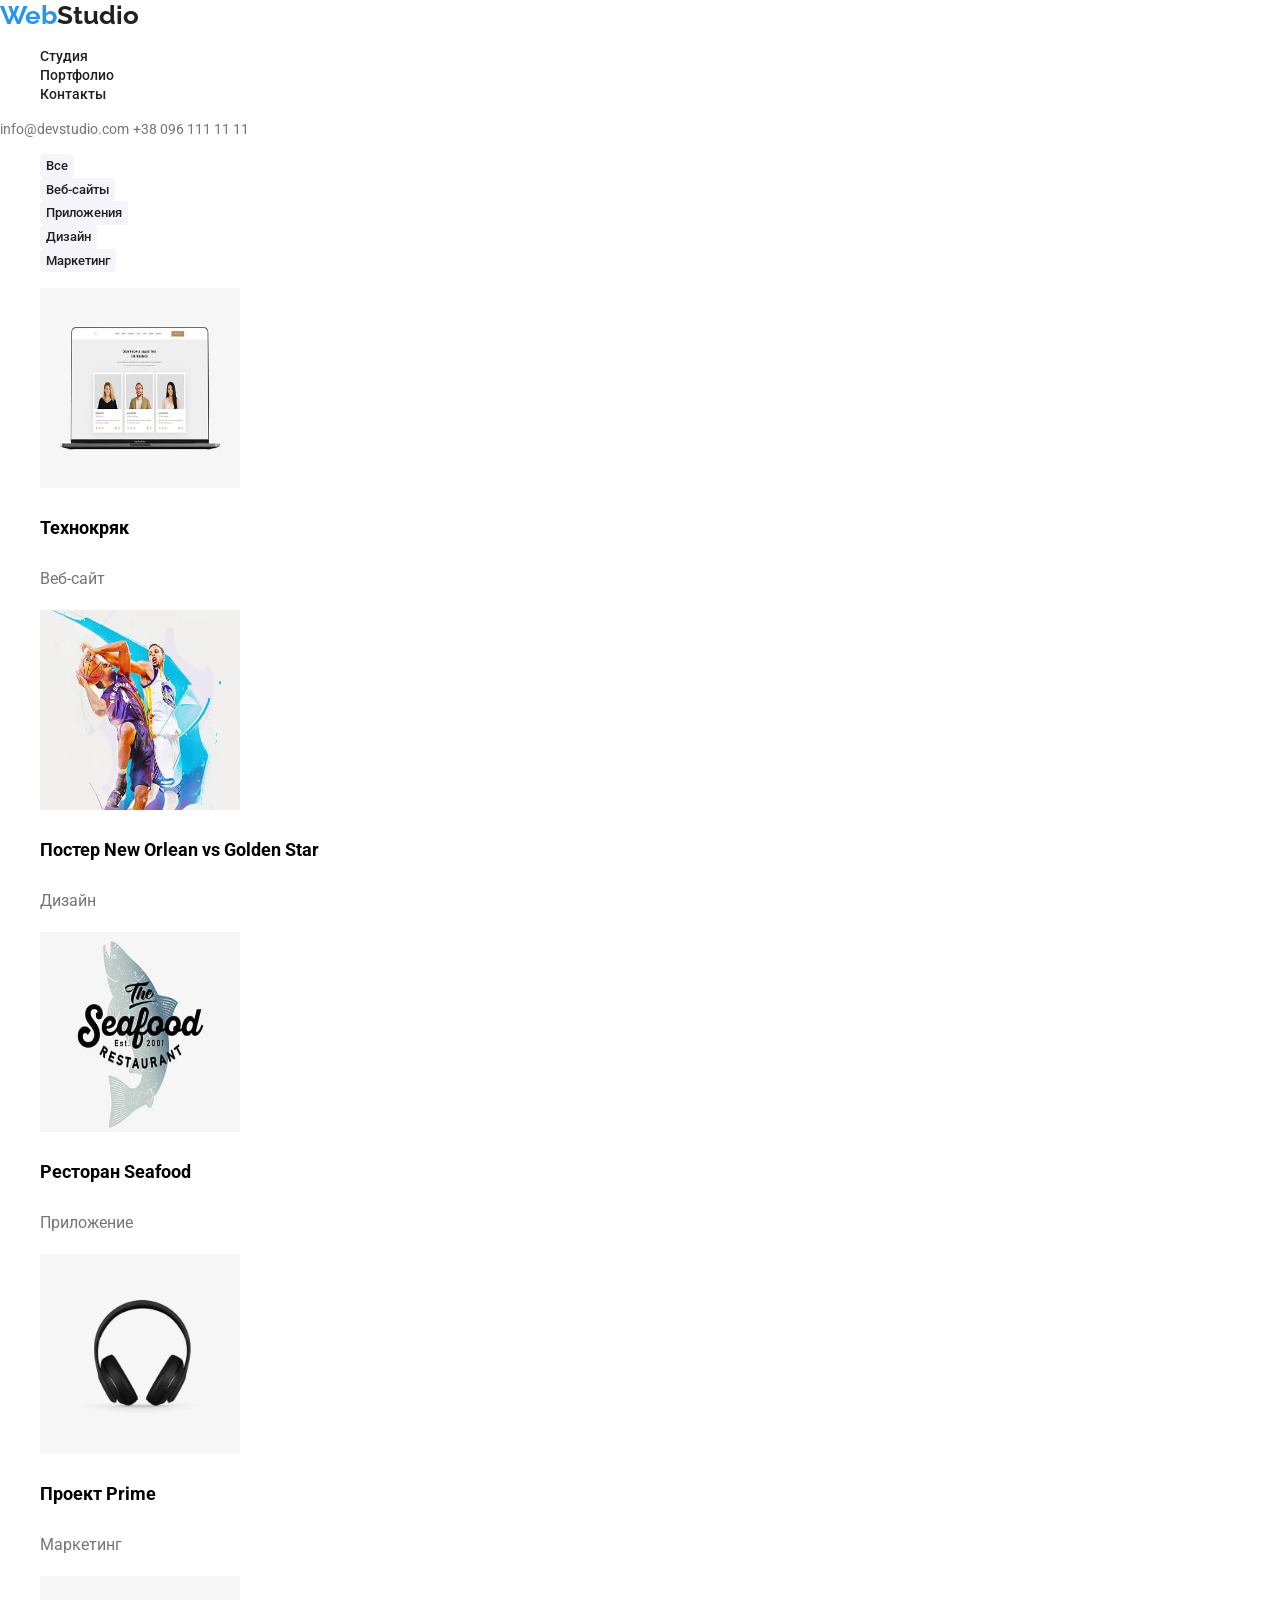
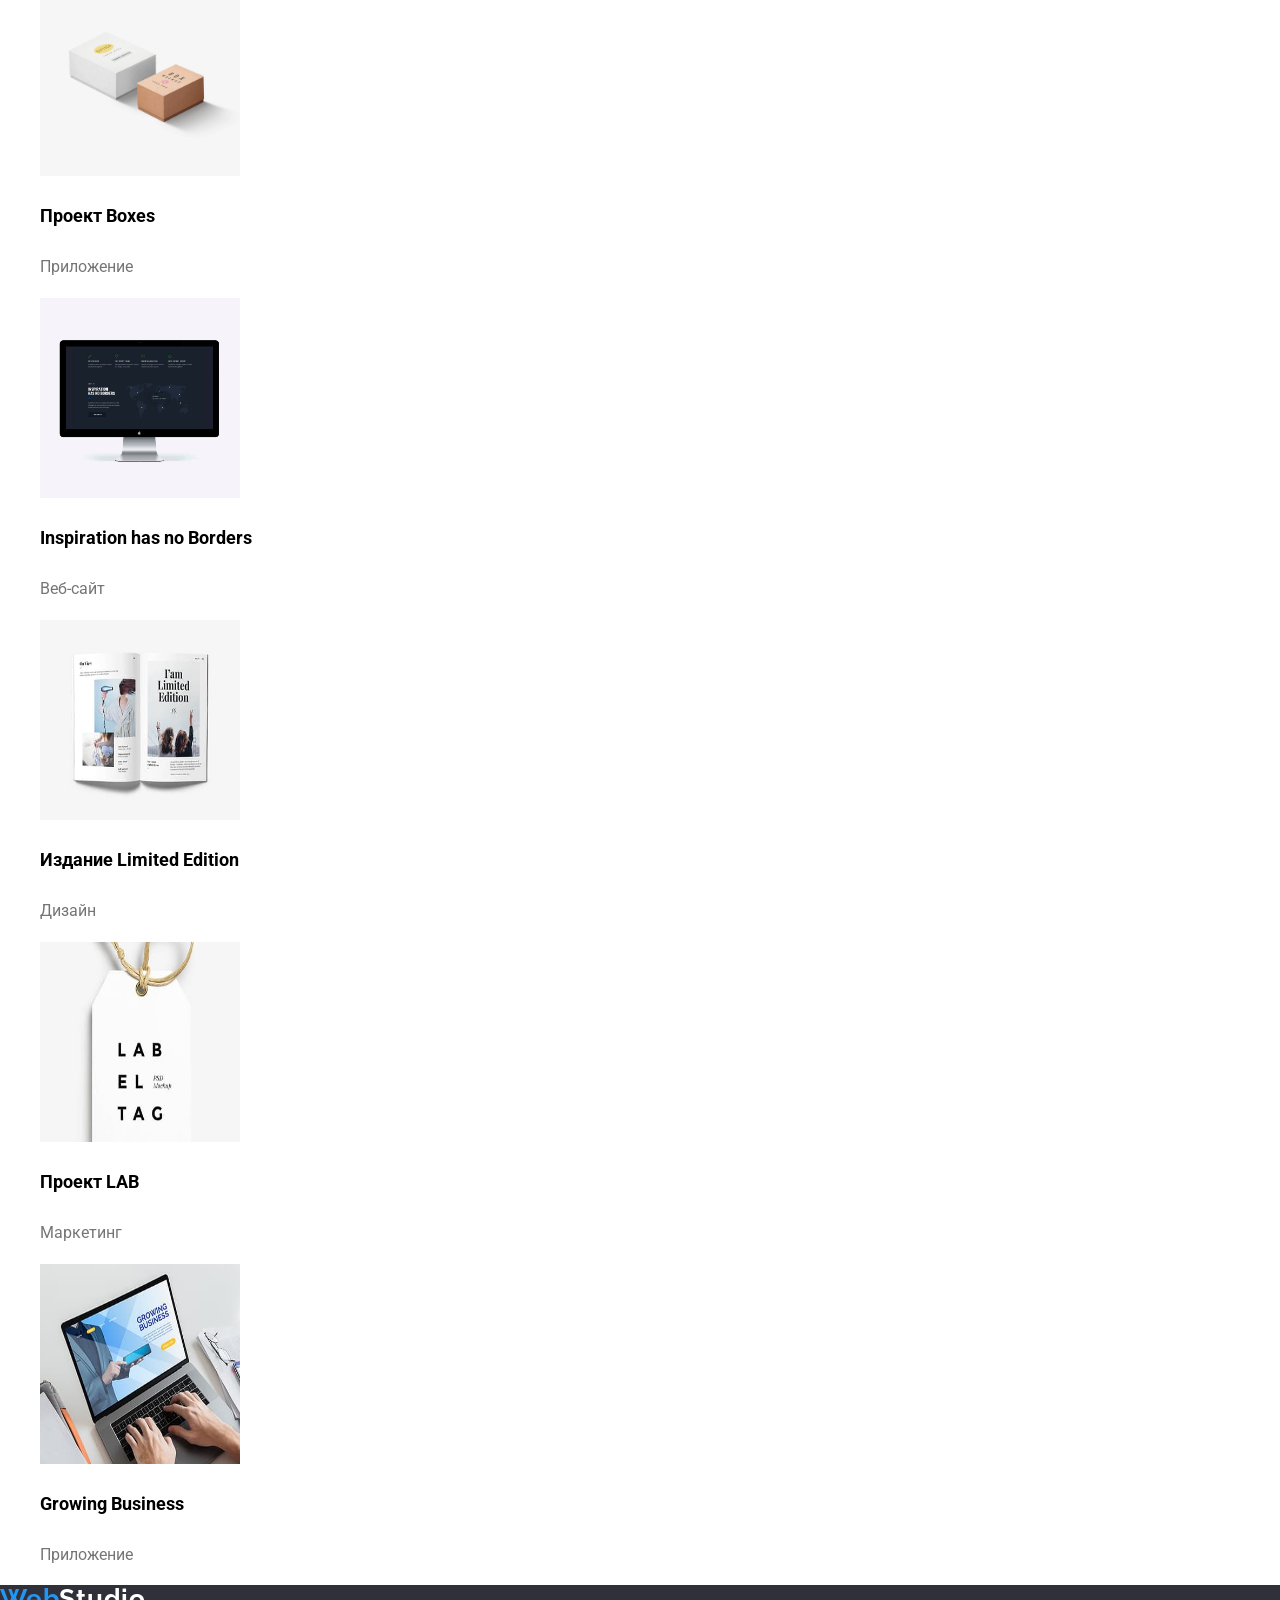
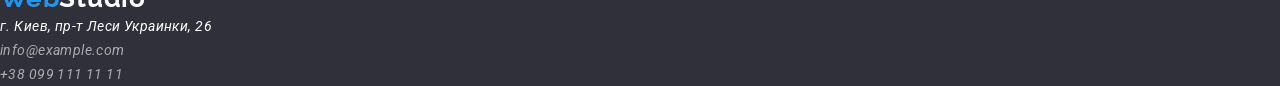
==== portfolio.html @ 479542cf "1" ====
<!doctype html>
<html lang="ru">
  <head>
    <meta charset="utf-8" />
    <title>WebStudio</title>
    <link rel="stylesheet" href="css/style.css" />
    <link rel="stylesheet" href="css/style.css" />
    <link rel="preconnect" href="https://fonts.googleapis.com" />
    <link rel="preconnect" href="https://fonts.gstatic.com" crossorigin />
    <link
      href="https://fonts.googleapis.com/css2?family=Roboto:ital,wght@0,100..900;1,100..900&display=swap"
      rel="stylesheet"
    />
    <link rel="preconnect" href="https://fonts.googleapis.com" />
    <link rel="preconnect" href="https://fonts.gstatic.com" crossorigin />
    <link
      href="https://fonts.googleapis.com/css2?family=Raleway:ital,wght@0,100..900;1,100..900&display=swap"
      rel="stylesheet"
    />
  </head>

  <body>
    <!--Верхняя линия-->
    <header>
      <a href="index.html" class="logo">
        <span class="logo-web">Web</span>Studio
      </a>
      <nav>
        <ul class="navigation">
          <li><a href="index.html" class="nav-link">Студия</a></li>
          <li><a href="portfolio.html" class="nav-link">Портфолио</a></li>
          <li><a href="" class="nav-link">Контакты</a></li>
        </ul>
      </nav>

      <div>
        <a href="mailto:info@devstudio.com" class="contact"
          >info@devstudio.com</a
        >
        <a href="tel:+380961111111" class="contact">+38 096 111 11 11</a>
      </div>
    </header>

    <main>
      <section>
        <!--Кнопки-->
        <ul class="filters-list">
          <li><button type="button" class="button">Все</button></li>
          <li><button type="button" class="button">Веб-сайты</button></li>
          <li><button type="button" class="button">Приложения</button></li>
          <li><button type="button" class="button">Дизайн</button></li>
          <li><button type="button" class="button">Маркeтинг</button></li>
        </ul>
      </section>

      <section>
        <!--Сетка с проектами, во вкладке "все"-->
        <ul class="portfolio-project-list">
          <!--Проект 1-->
          <li>
            <img
              src="images/portfolio1.jpg"
              alt="ноут/фото, портфолио1"
              height="200"
              width="200"
            />
            <h3 class="portfolio-title-h3">Технокряк</h3>
            <p class="text-portfolio">Веб-сайт</p>
          </li>
          <!--Проект 2-->
          <li>
            <img
              src="images/portfolio2.jpg"
              alt="постер/баскет, портфоило2"
              height="200"
              width="200"
            />
            <h3 class="portfolio-title-h3">Постер New Orlean vs Golden Star</h3>
            <p class="text-portfolio">Дизайн</p>
          </li>
          <!--Проект 3-->
          <li>
            <img
              src="images/portfolio3.jpg"
              alt="лого/ресторан, портфолио3"
              height="200"
              width="200"
            />
            <h3 class="portfolio-title-h3">Ресторан Seafood</h3>
            <p class="text-portfolio">Приложение</p>
          </li>
          <!--Проект 4-->
          <li>
            <img
              src="images/portfolio4.jpg"
              alt="наушники, портфоило4"
              height="200"
              width="200"
            />
            <h3 class="portfolio-title-h3">Проект Prime</h3>
            <p class="text-portfolio">Маркетинг</p>
          </li>
          <!--Проект 5-->
          <li>
            <img
              src="images/portfolio5.jpg"
              alt="коробки, портфолто5"
              height="200"
              width="200"
            />
            <h3 class="portfolio-title-h3">Проект Boxes</h3>
            <p class="text-portfolio">Приложение</p>
          </li>
          <!--Проект 6-->
          <li>
            <img
              src="images/portfolio6.jpg"
              alt="монитор/сайт, портфолио6"
              height="200"
              width="200"
            />
            <h3 class="portfolio-title-h3">Inspiration has no Borders</h3>
            <p class="text-portfolio">Веб-сайт</p>
          </li>
          <!--Проект 7-->
          <li>
            <img
              src="images/portfolio7.jpg"
              alt="журнал, портфолио7"
              height="200"
              width="200"
            />
            <h3 class="portfolio-title-h3">Издание Limited Edition</h3>
            <p class="text-portfolio">Дизайн</p>
          </li>
          <!--Проект 8-->
          <li>
            <img
              src="images/portfolio8.jpg"
              alt="лого LAB, портфолио 8"
              height="200"
              width="200"
            />
            <h3 class="portfolio-title-h3">Проект LAB</h3>
            <p class="text-portfolio">Маркетинг</p>
          </li>
          <!--Проект 9-->
          <li>
            <img
              src="images/portfolio9.jpg"
              alt="компьютер, портфоило 9"
              height="200"
              width="200"
            />
            <h3 class="portfolio-title-h3">Growing Business</h3>
            <p class="text-portfolio">Приложение</p>
          </li>
        </ul>
      </section>
    </main>

    <!--Подвал-->
    <footer class="footer">
      <a href="index.html" class="footer-logo">
        <span class="logo-web">Web</span>Studio
      </a>
      <address>
        <p class="footer-text">г. Киев, пр-т Леси Украинки, 26</p>
        <a href="mailto:info@example.com" class="footer">info@example.com</a
        ><br />
        <a href="tel:+380991111111" class="footer">+38 099 111 11 11</a>
      </address>
    </footer>
  </body>
</html>
---- css/style.css ----
:root {
  --main-text: #757575;
  --button-fon: #2196f3;
  --text: #ffffff;
  --first-fon-button: #f5f4fa;
  --footer-text: #ffffff99;
  --text-headings: #212121;
  --background-color: #2f303a;
  --main-font: "Roboto", sans-serif;
  --logo-font: "Raleway";
}

.logo {
  font-family: var(--logo-font);
  font-weight: 700;
  font-size: 26px;
  text-decoration: none;
  color: var(--text-headings);
}

.logo-web {
  color: var(--button-fon);
}

.link {
  text-decoration: none;
}

.navigation {
  list-style: none;
}

.nav-link {
  color: var(--text-headings);
  font-size: 14px;
  font-weight: 500;
  text-decoration: none;
}

.nav-link:hover {
  color: var(--button-fon);
}

.nav-link:focus {
  color: var(--button-fon);
}

.contact {
  color: var(--main-text);
  font-size: 14px;
  text-decoration: none;
}

.contact:hover {
  color: var(--button-fon);
}

.banner {
  background-color: var(--background-color);
  color: var(--text);
  font-size: 44px;
  font-weight: 900;
  line-height: 1.36;
  text-align: center;
}

.banner button {
  background-color: var(--button-fon);
  color: var(--text);
  font-family: var(--main-font);
  font-size: 16px;
  font-weight: 700;
  line-height: 1.87;
  text-align: center;
  cursor: pointer;
  border: none;
  border-radius: 4px;
  letter-spacing: 1.2px;
  vertical-align: middle;
}

.banner button:hover {
  background-color: var(--background-color);
}

body {
  font-family: var(--main-font);
  margin: 0;
}

.section-title-h2 {
  color: var(--text-headings);
  font-family: var(--main-font);
  font-size: 14px;
  font-weight: 700;
  text-transform: uppercase;
}

.section-whatwedo-h2 {
  font-size: 36px;
  font-weight: 700;
}

.text-p {
  color: var(--main-text);
  font-size: 14px;
  line-height: 1.714;
}

.section-whatwedo-h2 {
  color: var(--text-headings);
  font-size: 36px;
}

.section-list {
  list-style: none;
}

.section-team {
  color: var(--text-headings);
  font-weight: 700;
  font-size: 36px;
  background-color: var(--first-fon-button);
}

.section-team-list {
  list-style: none;
}

.section-team-h2 {
  font-family: var(--main-font);
  font-size: 36px;
  letter-spacing: 1.08px;
}

.section-title-h3 {
  color: var(--text-headings);
  font-size: 16px;
  font-weight: 500;
}

.text-team {
  font-size: 16px;
  font-weight: 400;
  letter-spacing: 0.48px;
  color: var(--main-text);
}

.portfolio-title-h3 {
  font-size: 18px;
  line-height: 36px;
  font-weight: 700;
}

.portfolio-project-list {
  list-style: none;
}

.filters-list {
  list-style: none;
}

.text-portfolio {
  color: var(--main-text);
  font-size: 16px;
  line-height: 1.87;
}

.button {
  cursor: pointer;
  color: var(--text-headings);
  background-color: var(--first-fon-button);
  font-family: var(--main-font);
  font-weight: 500;
  line-height: 1.625;
  size: 16px;
  border: none;
  border-radius: 4px;
}

.button:hover {
  background-color: var(--button-fon);
  color: var(--text);
}

.button:focus {
  background-color: var(--button-fon);
  color: var(--text);
}

.footer {
  color: var(--footer-text);
  font-size: 14px;
  line-height: 24px;
  letter-spacing: 0.42px;
  background-color: var(--background-color);
  text-decoration: none;
}

.footer:hover {
  color: var(--button-fon);
}

.footer:focus {
  color: var(--button-fon);
}

.footer-text {
  color: var(--text);
  margin: 0;
}

.footer-logo {
  font-family: var(--logo-font);
  font-size: 26px;
  font-weight: 700;
  line-height: 100%;
  letter-spacing: 0.78px;
  color: var(--text);
  text-decoration: none;
}
---- css/style.css ----
:root {
  --main-text: #757575;
  --button-fon: #2196f3;
  --text: #ffffff;
  --first-fon-button: #f5f4fa;
  --footer-text: #ffffff99;
  --text-headings: #212121;
  --background-color: #2f303a;
  --main-font: "Roboto", sans-serif;
  --logo-font: "Raleway";
}

.logo {
  font-family: var(--logo-font);
  font-weight: 700;
  font-size: 26px;
  text-decoration: none;
  color: var(--text-headings);
}

.logo-web {
  color: var(--button-fon);
}

.link {
  text-decoration: none;
}

.navigation {
  list-style: none;
}

.nav-link {
  color: var(--text-headings);
  font-size: 14px;
  font-weight: 500;
  text-decoration: none;
}

.nav-link:hover {
  color: var(--button-fon);
}

.nav-link:focus {
  color: var(--button-fon);
}

.contact {
  color: var(--main-text);
  font-size: 14px;
  text-decoration: none;
}

.contact:hover {
  color: var(--button-fon);
}

.banner {
  background-color: var(--background-color);
  color: var(--text);
  font-size: 44px;
  font-weight: 900;
  line-height: 1.36;
  text-align: center;
}

.banner button {
  background-color: var(--button-fon);
  color: var(--text);
  font-family: var(--main-font);
  font-size: 16px;
  font-weight: 700;
  line-height: 1.87;
  text-align: center;
  cursor: pointer;
  border: none;
  border-radius: 4px;
  letter-spacing: 1.2px;
  vertical-align: middle;
}

.banner button:hover {
  background-color: var(--background-color);
}

body {
  font-family: var(--main-font);
  margin: 0;
}

.section-title-h2 {
  color: var(--text-headings);
  font-family: var(--main-font);
  font-size: 14px;
  font-weight: 700;
  text-transform: uppercase;
}

.section-whatwedo-h2 {
  font-size: 36px;
  font-weight: 700;
}

.text-p {
  color: var(--main-text);
  font-size: 14px;
  line-height: 1.714;
}

.section-whatwedo-h2 {
  color: var(--text-headings);
  font-size: 36px;
}

.section-list {
  list-style: none;
}

.section-team {
  color: var(--text-headings);
  font-weight: 700;
  font-size: 36px;
  background-color: var(--first-fon-button);
}

.section-team-list {
  list-style: none;
}

.section-team-h2 {
  font-family: var(--main-font);
  font-size: 36px;
  letter-spacing: 1.08px;
}

.section-title-h3 {
  color: var(--text-headings);
  font-size: 16px;
  font-weight: 500;
}

.text-team {
  font-size: 16px;
  font-weight: 400;
  letter-spacing: 0.48px;
  color: var(--main-text);
}

.portfolio-title-h3 {
  font-size: 18px;
  line-height: 36px;
  font-weight: 700;
}

.portfolio-project-list {
  list-style: none;
}

.filters-list {
  list-style: none;
}

.text-portfolio {
  color: var(--main-text);
  font-size: 16px;
  line-height: 1.87;
}

.button {
  cursor: pointer;
  color: var(--text-headings);
  background-color: var(--first-fon-button);
  font-family: var(--main-font);
  font-weight: 500;
  line-height: 1.625;
  size: 16px;
  border: none;
  border-radius: 4px;
}

.button:hover {
  background-color: var(--button-fon);
  color: var(--text);
}

.button:focus {
  background-color: var(--button-fon);
  color: var(--text);
}

.footer {
  color: var(--footer-text);
  font-size: 14px;
  line-height: 24px;
  letter-spacing: 0.42px;
  background-color: var(--background-color);
  text-decoration: none;
}

.footer:hover {
  color: var(--button-fon);
}

.footer:focus {
  color: var(--button-fon);
}

.footer-text {
  color: var(--text);
  margin: 0;
}

.footer-logo {
  font-family: var(--logo-font);
  font-size: 26px;
  font-weight: 700;
  line-height: 100%;
  letter-spacing: 0.78px;
  color: var(--text);
  text-decoration: none;
}
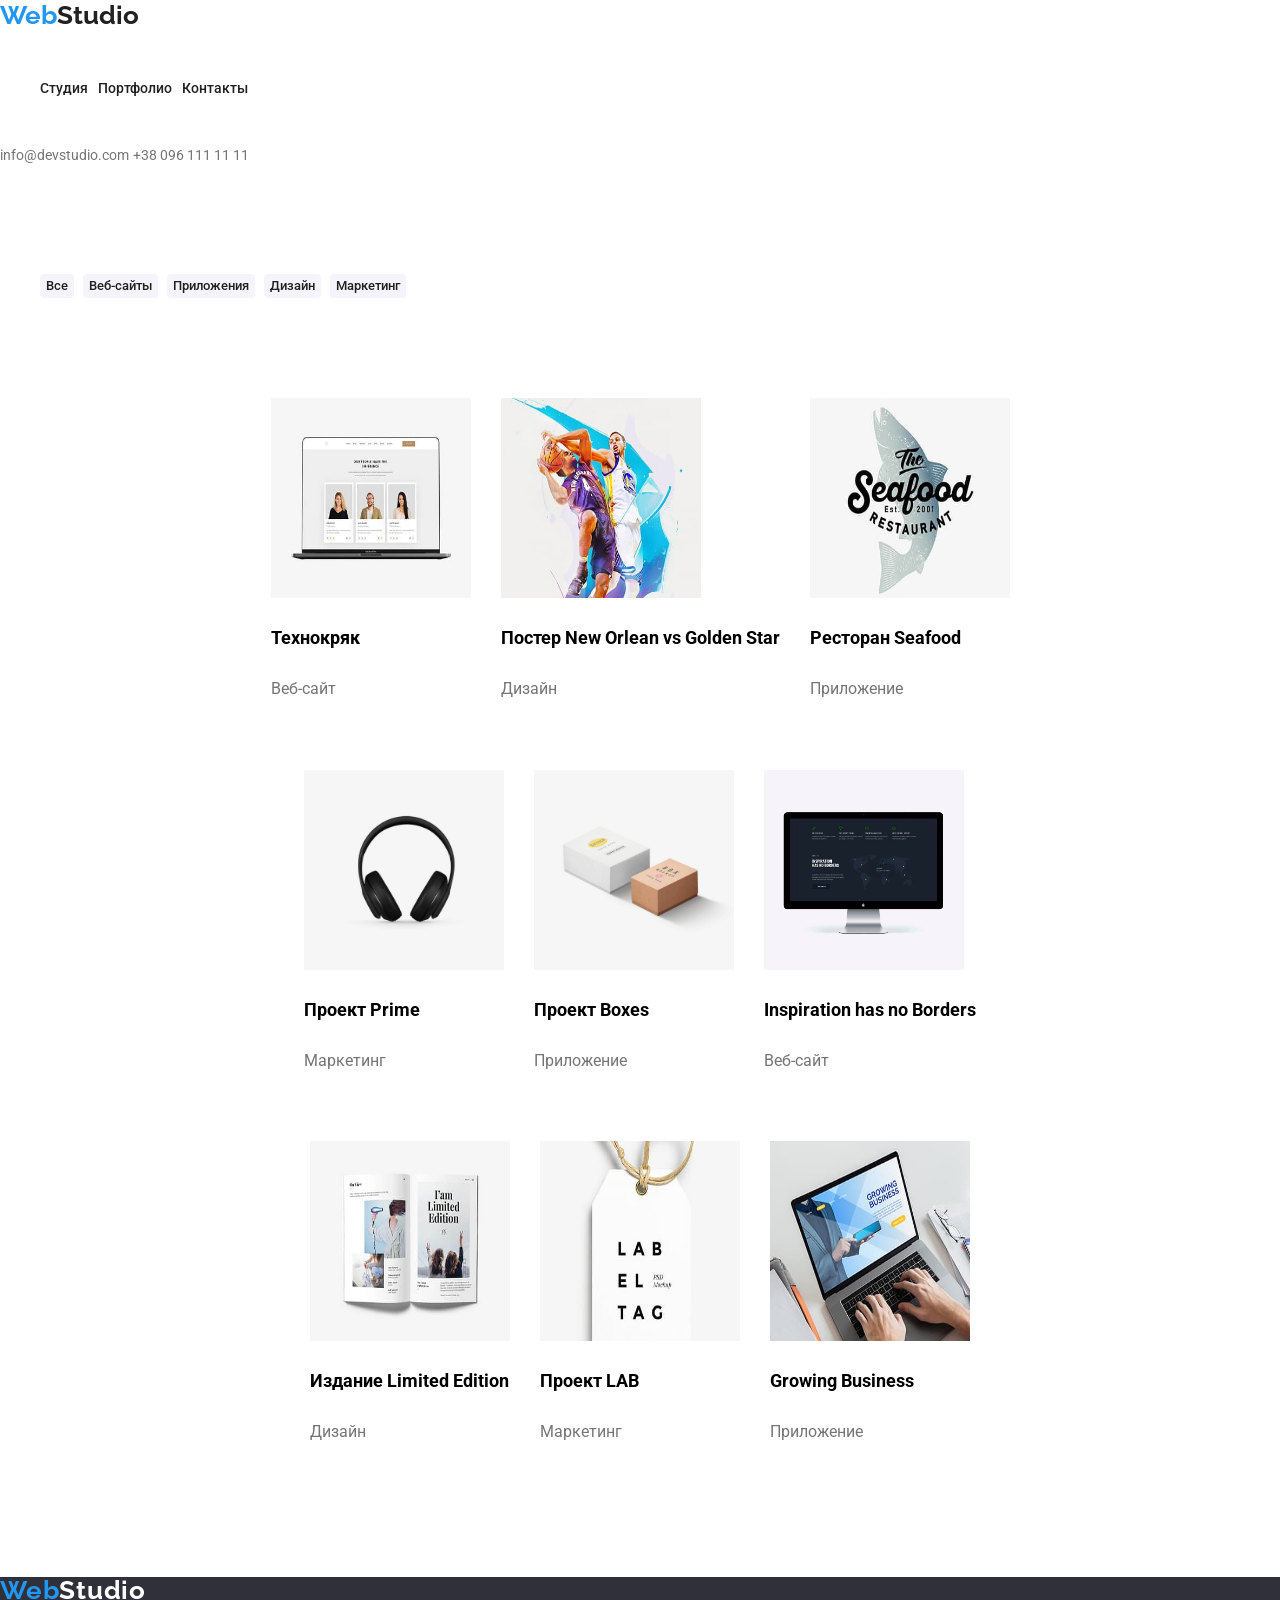
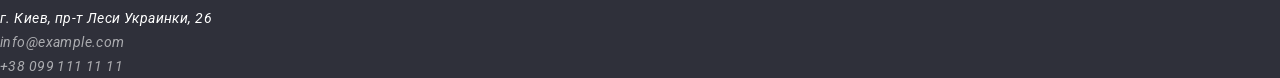
==== commit 6a10453a: "2" ====
--- a/portfolio.html
+++ b/portfolio.html
@@ -57,7 +57,7 @@
         <!--Сетка с проектами, во вкладке "все"-->
         <ul class="portfolio-project-list">
           <!--Проект 1-->
-          <li>
+          <li class="section-team-li2">
             <img
               src="images/portfolio1.jpg"
               alt="ноут/фото, портфолио1"
@@ -68,7 +68,7 @@
             <p class="text-portfolio">Веб-сайт</p>
           </li>
           <!--Проект 2-->
-          <li>
+          <li class="section-team-li2">
             <img
               src="images/portfolio2.jpg"
               alt="постер/баскет, портфоило2"
@@ -79,7 +79,7 @@
             <p class="text-portfolio">Дизайн</p>
           </li>
           <!--Проект 3-->
-          <li>
+          <li class="section-team-li2">
             <img
               src="images/portfolio3.jpg"
               alt="лого/ресторан, портфолио3"
@@ -90,7 +90,7 @@
             <p class="text-portfolio">Приложение</p>
           </li>
           <!--Проект 4-->
-          <li>
+          <li class="section-team-li2">
             <img
               src="images/portfolio4.jpg"
               alt="наушники, портфоило4"
@@ -101,7 +101,7 @@
             <p class="text-portfolio">Маркетинг</p>
           </li>
           <!--Проект 5-->
-          <li>
+          <li class="section-team-li2">
             <img
               src="images/portfolio5.jpg"
               alt="коробки, портфолто5"
@@ -112,7 +112,7 @@
             <p class="text-portfolio">Приложение</p>
           </li>
           <!--Проект 6-->
-          <li>
+          <li class="section-team-li2">
             <img
               src="images/portfolio6.jpg"
               alt="монитор/сайт, портфолио6"
@@ -121,9 +121,9 @@
             />
             <h3 class="portfolio-title-h3">Inspiration has no Borders</h3>
             <p class="text-portfolio">Веб-сайт</p>
-          </li>
+          </li class="section-team-li">
           <!--Проект 7-->
-          <li>
+          <li class="section-team-li2">
             <img
               src="images/portfolio7.jpg"
               alt="журнал, портфолио7"
@@ -132,9 +132,9 @@
             />
             <h3 class="portfolio-title-h3">Издание Limited Edition</h3>
             <p class="text-portfolio">Дизайн</p>
-          </li>
+          </li class="section-team-li">
           <!--Проект 8-->
-          <li>
+          <li class="section-team-li2">
             <img
               src="images/portfolio8.jpg"
               alt="лого LAB, портфолио 8"
@@ -145,7 +145,7 @@
             <p class="text-portfolio">Маркетинг</p>
           </li>
           <!--Проект 9-->
-          <li>
+          <li class="section-team-li2">
             <img
               src="images/portfolio9.jpg"
               alt="компьютер, портфоило 9"
--- a/css/style.css
+++ b/css/style.css
@@ -28,6 +28,10 @@
 
 .navigation {
   list-style: none;
+  display: flex;
+  gap: 10px;
+  padding-bottom: 32px;
+  padding-top: 32px;
 }
 
 .nav-link {
@@ -62,6 +66,8 @@
   font-weight: 900;
   line-height: 1.36;
   text-align: center;
+  padding-top: 200px;
+  padding-bottom: 280px;
 }
 
 .banner button {
@@ -77,6 +83,7 @@
   border-radius: 4px;
   letter-spacing: 1.2px;
   vertical-align: middle;
+  margin-bottom: 30px;
 }
 
 .banner button:hover {
@@ -94,6 +101,7 @@
   font-size: 14px;
   font-weight: 700;
   text-transform: uppercase;
+  padding-bottom: 10px;
 }
 
 .section-whatwedo-h2 {
@@ -110,10 +118,25 @@
 .section-whatwedo-h2 {
   color: var(--text-headings);
   font-size: 36px;
+  padding-bottom: 50px;
+  padding-top: 94px;
+  text-align: center;
+}
+
+.section-what-we-do {
+  list-style: none;
+  display: flex;
+  gap: 30px;
+  padding-top: 50px;
+  padding-bottom: 94px;
 }
 
 .section-list {
   list-style: none;
+  display: flex;
+  gap: 30px;
+  padding-top: 94px;
+  padding-bottom: 94px;
 }
 
 .section-team {
@@ -125,18 +148,30 @@
 
 .section-team-list {
   list-style: none;
+  display: flex;
+  padding-bottom: 94px;
+  gap: 30px;
+}
+
+.section-team-li {
+  background-color: #ffffff;
+  padding-bottom: 30px;
 }
 
 .section-team-h2 {
   font-family: var(--main-font);
   font-size: 36px;
+  text-align: center;
   letter-spacing: 1.08px;
+  padding-top: 94px;
+  padding-bottom: 50px;
 }
 
 .section-title-h3 {
   color: var(--text-headings);
   font-size: 16px;
   font-weight: 500;
+  text-align: center;
 }
 
 .text-team {
@@ -144,6 +179,7 @@
   font-weight: 400;
   letter-spacing: 0.48px;
   color: var(--main-text);
+  text-align: center;
 }
 
 .portfolio-title-h3 {
@@ -154,10 +190,26 @@
 
 .portfolio-project-list {
   list-style: none;
+  display: flex;
+  flex-wrap: wrap;
+  justify-content: center;
+  gap: 30px;
+  padding: 34px 215px 94px 215px;
+  margin: 0 auto;
+}
+
+.section-team-li2 {
+  background-color: #ffffff;
+  padding-bottom: 20px;
+  gap: 4px;
 }
 
 .filters-list {
   list-style: none;
+  display: flex;
+  gap: 9px;
+  padding-top: 94px;
+  padding-bottom: 50px;
 }
 
 .text-portfolio {
--- a/css/style.css
+++ b/css/style.css
@@ -28,6 +28,10 @@
 
 .navigation {
   list-style: none;
+  display: flex;
+  gap: 10px;
+  padding-bottom: 32px;
+  padding-top: 32px;
 }
 
 .nav-link {
@@ -62,6 +66,8 @@
   font-weight: 900;
   line-height: 1.36;
   text-align: center;
+  padding-top: 200px;
+  padding-bottom: 280px;
 }
 
 .banner button {
@@ -77,6 +83,7 @@
   border-radius: 4px;
   letter-spacing: 1.2px;
   vertical-align: middle;
+  margin-bottom: 30px;
 }
 
 .banner button:hover {
@@ -94,6 +101,7 @@
   font-size: 14px;
   font-weight: 700;
   text-transform: uppercase;
+  padding-bottom: 10px;
 }
 
 .section-whatwedo-h2 {
@@ -110,10 +118,25 @@
 .section-whatwedo-h2 {
   color: var(--text-headings);
   font-size: 36px;
+  padding-bottom: 50px;
+  padding-top: 94px;
+  text-align: center;
+}
+
+.section-what-we-do {
+  list-style: none;
+  display: flex;
+  gap: 30px;
+  padding-top: 50px;
+  padding-bottom: 94px;
 }
 
 .section-list {
   list-style: none;
+  display: flex;
+  gap: 30px;
+  padding-top: 94px;
+  padding-bottom: 94px;
 }
 
 .section-team {
@@ -125,18 +148,30 @@
 
 .section-team-list {
   list-style: none;
+  display: flex;
+  padding-bottom: 94px;
+  gap: 30px;
+}
+
+.section-team-li {
+  background-color: #ffffff;
+  padding-bottom: 30px;
 }
 
 .section-team-h2 {
   font-family: var(--main-font);
   font-size: 36px;
+  text-align: center;
   letter-spacing: 1.08px;
+  padding-top: 94px;
+  padding-bottom: 50px;
 }
 
 .section-title-h3 {
   color: var(--text-headings);
   font-size: 16px;
   font-weight: 500;
+  text-align: center;
 }
 
 .text-team {
@@ -144,6 +179,7 @@
   font-weight: 400;
   letter-spacing: 0.48px;
   color: var(--main-text);
+  text-align: center;
 }
 
 .portfolio-title-h3 {
@@ -154,10 +190,26 @@
 
 .portfolio-project-list {
   list-style: none;
+  display: flex;
+  flex-wrap: wrap;
+  justify-content: center;
+  gap: 30px;
+  padding: 34px 215px 94px 215px;
+  margin: 0 auto;
+}
+
+.section-team-li2 {
+  background-color: #ffffff;
+  padding-bottom: 20px;
+  gap: 4px;
 }
 
 .filters-list {
   list-style: none;
+  display: flex;
+  gap: 9px;
+  padding-top: 94px;
+  padding-bottom: 50px;
 }
 
 .text-portfolio {
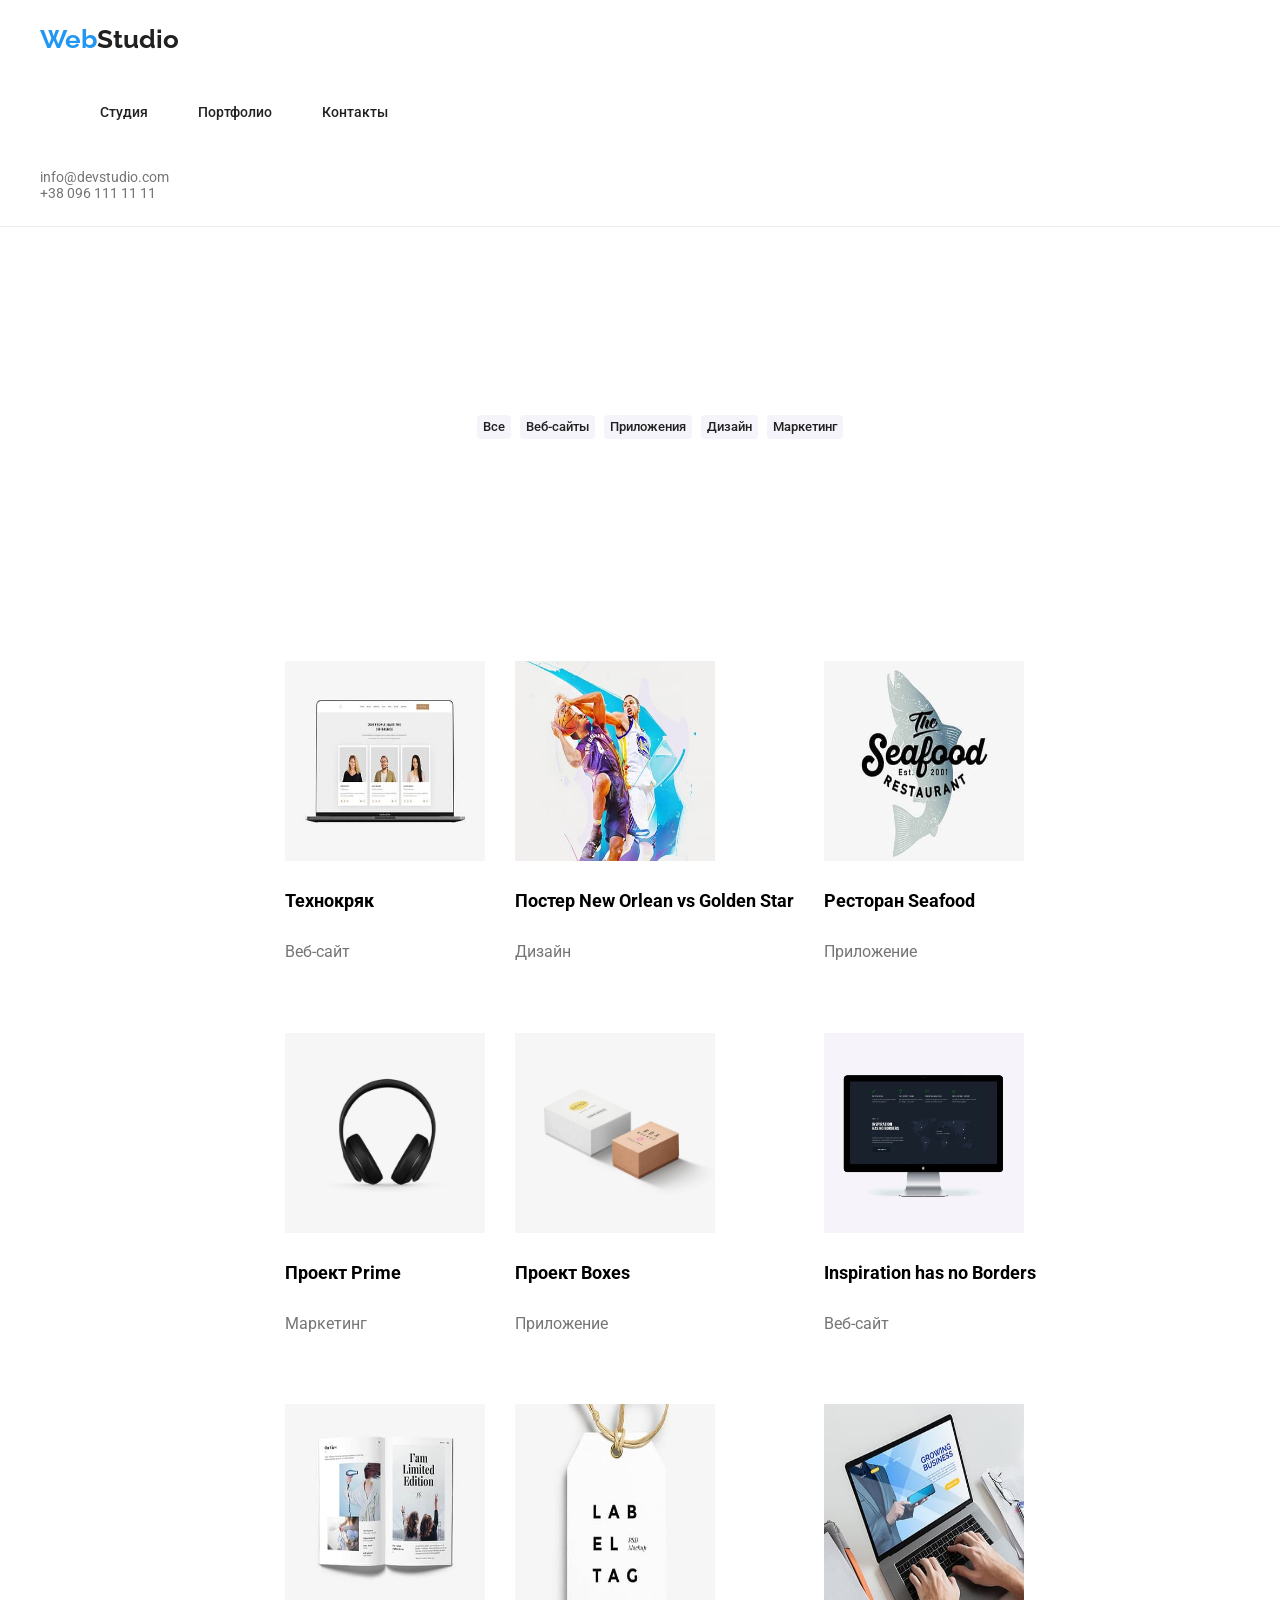
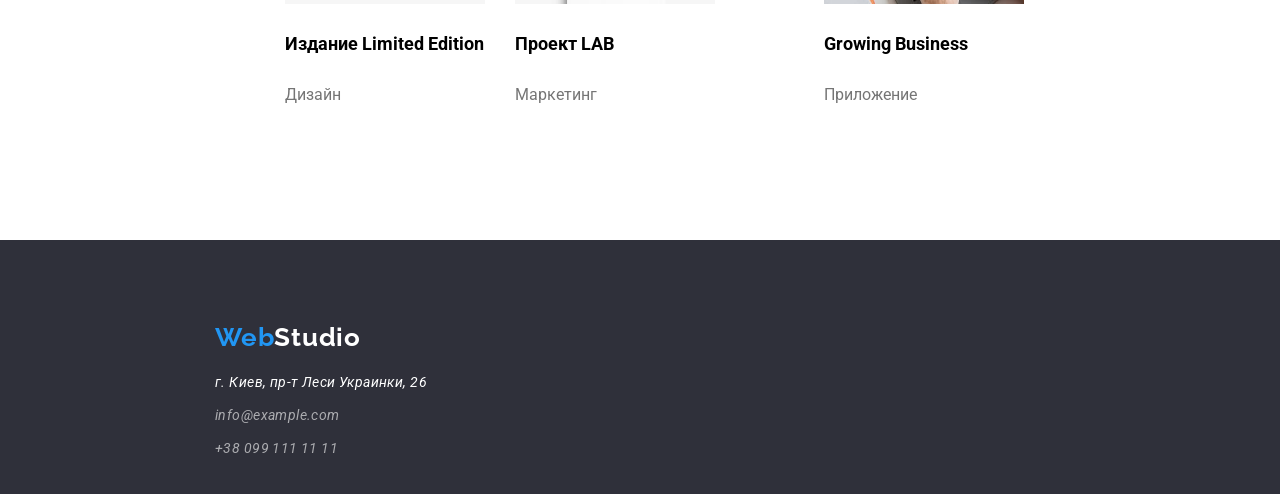
==== commit aa2eb897: "4" ====
--- a/portfolio.html
+++ b/portfolio.html
@@ -21,7 +21,8 @@
 
   <body>
     <!--Верхняя линия-->
-    <header>
+    <header class="header">
+      <div class="container">
       <a href="index.html" class="logo">
         <span class="logo-web">Web</span>Studio
       </a>
@@ -39,10 +40,11 @@
         >
         <a href="tel:+380961111111" class="contact">+38 096 111 11 11</a>
       </div>
+      </div>
     </header>
 
     <main>
-      <section>
+      <section class="section">
         <!--Кнопки-->
         <ul class="filters-list">
           <li><button type="button" class="button">Все</button></li>
@@ -53,7 +55,7 @@
         </ul>
       </section>
 
-      <section>
+      <section class="section">
         <!--Сетка с проектами, во вкладке "все"-->
         <ul class="portfolio-project-list">
           <!--Проект 1-->
@@ -161,15 +163,17 @@
 
     <!--Подвал-->
     <footer class="footer">
+      <div class="container">
       <a href="index.html" class="footer-logo">
         <span class="logo-web">Web</span>Studio
       </a>
       <address>
         <p class="footer-text">г. Киев, пр-т Леси Украинки, 26</p>
-        <a href="mailto:info@example.com" class="footer">info@example.com</a
-        ><br />
-        <a href="tel:+380991111111" class="footer">+38 099 111 11 11</a>
+        <a href="mailto:info@example.com" class="footer-link">info@example.com</a
+        >
+        <a href="tel:+380991111111" class="footer-link">+38 099 111 11 11</a>
       </address>
+      </div>
     </footer>
   </body>
 </html>
--- a/css/style.css
+++ b/css/style.css
@@ -8,6 +8,29 @@
   --background-color: #2f303a;
   --main-font: "Roboto", sans-serif;
   --logo-font: "Raleway";
+  --line-color: #ececec;
+}
+
+.container {
+  width: 1200px;
+  margin: 0 auto;
+  padding-bottom: 25px;
+  padding-top: 24px;
+}
+
+.section {
+  padding-top: 94px;
+  padding-bottom: 94px;
+  margin: 0 auto;
+}
+
+.header {
+  display: flex;
+  align-items: center;
+  justify-content: space-between;
+  margin: 0 auto;
+  background-color: var(--text);
+  border-bottom: 1px solid var(--line-color);
 }
 
 .logo {
@@ -16,6 +39,8 @@
   font-size: 26px;
   text-decoration: none;
   color: var(--text-headings);
+  padding-top: 24px;
+  padding-bottom: 26px;
 }
 
 .logo-web {
@@ -29,9 +54,10 @@
 .navigation {
   list-style: none;
   display: flex;
-  gap: 10px;
+  gap: 50px;
   padding-bottom: 32px;
   padding-top: 32px;
+  margin-left: 20px;
 }
 
 .nav-link {
@@ -53,6 +79,8 @@
   color: var(--main-text);
   font-size: 14px;
   text-decoration: none;
+  display: flex;
+  gap: 50px;
 }
 
 .contact:hover {
@@ -101,7 +129,8 @@
   font-size: 14px;
   font-weight: 700;
   text-transform: uppercase;
-  padding-bottom: 10px;
+  gap: 10px;
+  margin: 0;
 }
 
 .section-whatwedo-h2 {
@@ -126,9 +155,11 @@
 .section-what-we-do {
   list-style: none;
   display: flex;
+  justify-content: center;
   gap: 30px;
   padding-top: 50px;
   padding-bottom: 94px;
+  margin: 0 auto;
 }
 
 .section-list {
@@ -137,6 +168,8 @@
   gap: 30px;
   padding-top: 94px;
   padding-bottom: 94px;
+  margin: 0 auto;
+  text-align: left;
 }
 
 .section-team {
@@ -149,8 +182,10 @@
 .section-team-list {
   list-style: none;
   display: flex;
+  justify-content: center;
   padding-bottom: 94px;
   gap: 30px;
+  margin: 0 auto;
 }
 
 .section-team-li {
@@ -190,11 +225,10 @@
 
 .portfolio-project-list {
   list-style: none;
-  display: flex;
-  flex-wrap: wrap;
+  display: grid;
+  grid-template-columns: auto auto auto;
   justify-content: center;
   gap: 30px;
-  padding: 34px 215px 94px 215px;
   margin: 0 auto;
 }
 
@@ -207,9 +241,12 @@
 .filters-list {
   list-style: none;
   display: flex;
+  justify-content: center;
   gap: 9px;
   padding-top: 94px;
-  padding-bottom: 50px;
+  padding-bottom: 34px;
+  text-align: center;
+  margin: 0 auto;
 }
 
 .text-portfolio {
@@ -247,19 +284,30 @@
   letter-spacing: 0.42px;
   background-color: var(--background-color);
   text-decoration: none;
-}
-
-.footer:hover {
-  color: var(--button-fon);
-}
-
-.footer:focus {
+  gap: 9px;
+  margin: 0 auto;
+  display: block;
+  padding-left: 215px;
+}
+
+.footer-link {
+  color: var(--footer-text);
+  text-decoration: none;
+  display: block;
+  margin-bottom: 9px;
+}
+
+.footer-link:hover {
+  color: var(--button-fon);
+}
+
+.footer-link:focus {
   color: var(--button-fon);
 }
 
 .footer-text {
   color: var(--text);
-  margin: 0;
+  margin-bottom: 9px;
 }
 
 .footer-logo {
@@ -270,4 +318,7 @@
   letter-spacing: 0.78px;
   color: var(--text);
   text-decoration: none;
-}
+  display: block;
+  padding-top: 60px;
+  margin-bottom: 20px;
+}
--- a/css/style.css
+++ b/css/style.css
@@ -8,6 +8,29 @@
   --background-color: #2f303a;
   --main-font: "Roboto", sans-serif;
   --logo-font: "Raleway";
+  --line-color: #ececec;
+}
+
+.container {
+  width: 1200px;
+  margin: 0 auto;
+  padding-bottom: 25px;
+  padding-top: 24px;
+}
+
+.section {
+  padding-top: 94px;
+  padding-bottom: 94px;
+  margin: 0 auto;
+}
+
+.header {
+  display: flex;
+  align-items: center;
+  justify-content: space-between;
+  margin: 0 auto;
+  background-color: var(--text);
+  border-bottom: 1px solid var(--line-color);
 }
 
 .logo {
@@ -16,6 +39,8 @@
   font-size: 26px;
   text-decoration: none;
   color: var(--text-headings);
+  padding-top: 24px;
+  padding-bottom: 26px;
 }
 
 .logo-web {
@@ -29,9 +54,10 @@
 .navigation {
   list-style: none;
   display: flex;
-  gap: 10px;
+  gap: 50px;
   padding-bottom: 32px;
   padding-top: 32px;
+  margin-left: 20px;
 }
 
 .nav-link {
@@ -53,6 +79,8 @@
   color: var(--main-text);
   font-size: 14px;
   text-decoration: none;
+  display: flex;
+  gap: 50px;
 }
 
 .contact:hover {
@@ -101,7 +129,8 @@
   font-size: 14px;
   font-weight: 700;
   text-transform: uppercase;
-  padding-bottom: 10px;
+  gap: 10px;
+  margin: 0;
 }
 
 .section-whatwedo-h2 {
@@ -126,9 +155,11 @@
 .section-what-we-do {
   list-style: none;
   display: flex;
+  justify-content: center;
   gap: 30px;
   padding-top: 50px;
   padding-bottom: 94px;
+  margin: 0 auto;
 }
 
 .section-list {
@@ -137,6 +168,8 @@
   gap: 30px;
   padding-top: 94px;
   padding-bottom: 94px;
+  margin: 0 auto;
+  text-align: left;
 }
 
 .section-team {
@@ -149,8 +182,10 @@
 .section-team-list {
   list-style: none;
   display: flex;
+  justify-content: center;
   padding-bottom: 94px;
   gap: 30px;
+  margin: 0 auto;
 }
 
 .section-team-li {
@@ -190,11 +225,10 @@
 
 .portfolio-project-list {
   list-style: none;
-  display: flex;
-  flex-wrap: wrap;
+  display: grid;
+  grid-template-columns: auto auto auto;
   justify-content: center;
   gap: 30px;
-  padding: 34px 215px 94px 215px;
   margin: 0 auto;
 }
 
@@ -207,9 +241,12 @@
 .filters-list {
   list-style: none;
   display: flex;
+  justify-content: center;
   gap: 9px;
   padding-top: 94px;
-  padding-bottom: 50px;
+  padding-bottom: 34px;
+  text-align: center;
+  margin: 0 auto;
 }
 
 .text-portfolio {
@@ -247,19 +284,30 @@
   letter-spacing: 0.42px;
   background-color: var(--background-color);
   text-decoration: none;
-}
-
-.footer:hover {
-  color: var(--button-fon);
-}
-
-.footer:focus {
+  gap: 9px;
+  margin: 0 auto;
+  display: block;
+  padding-left: 215px;
+}
+
+.footer-link {
+  color: var(--footer-text);
+  text-decoration: none;
+  display: block;
+  margin-bottom: 9px;
+}
+
+.footer-link:hover {
+  color: var(--button-fon);
+}
+
+.footer-link:focus {
   color: var(--button-fon);
 }
 
 .footer-text {
   color: var(--text);
-  margin: 0;
+  margin-bottom: 9px;
 }
 
 .footer-logo {
@@ -270,4 +318,7 @@
   letter-spacing: 0.78px;
   color: var(--text);
   text-decoration: none;
-}
+  display: block;
+  padding-top: 60px;
+  margin-bottom: 20px;
+}
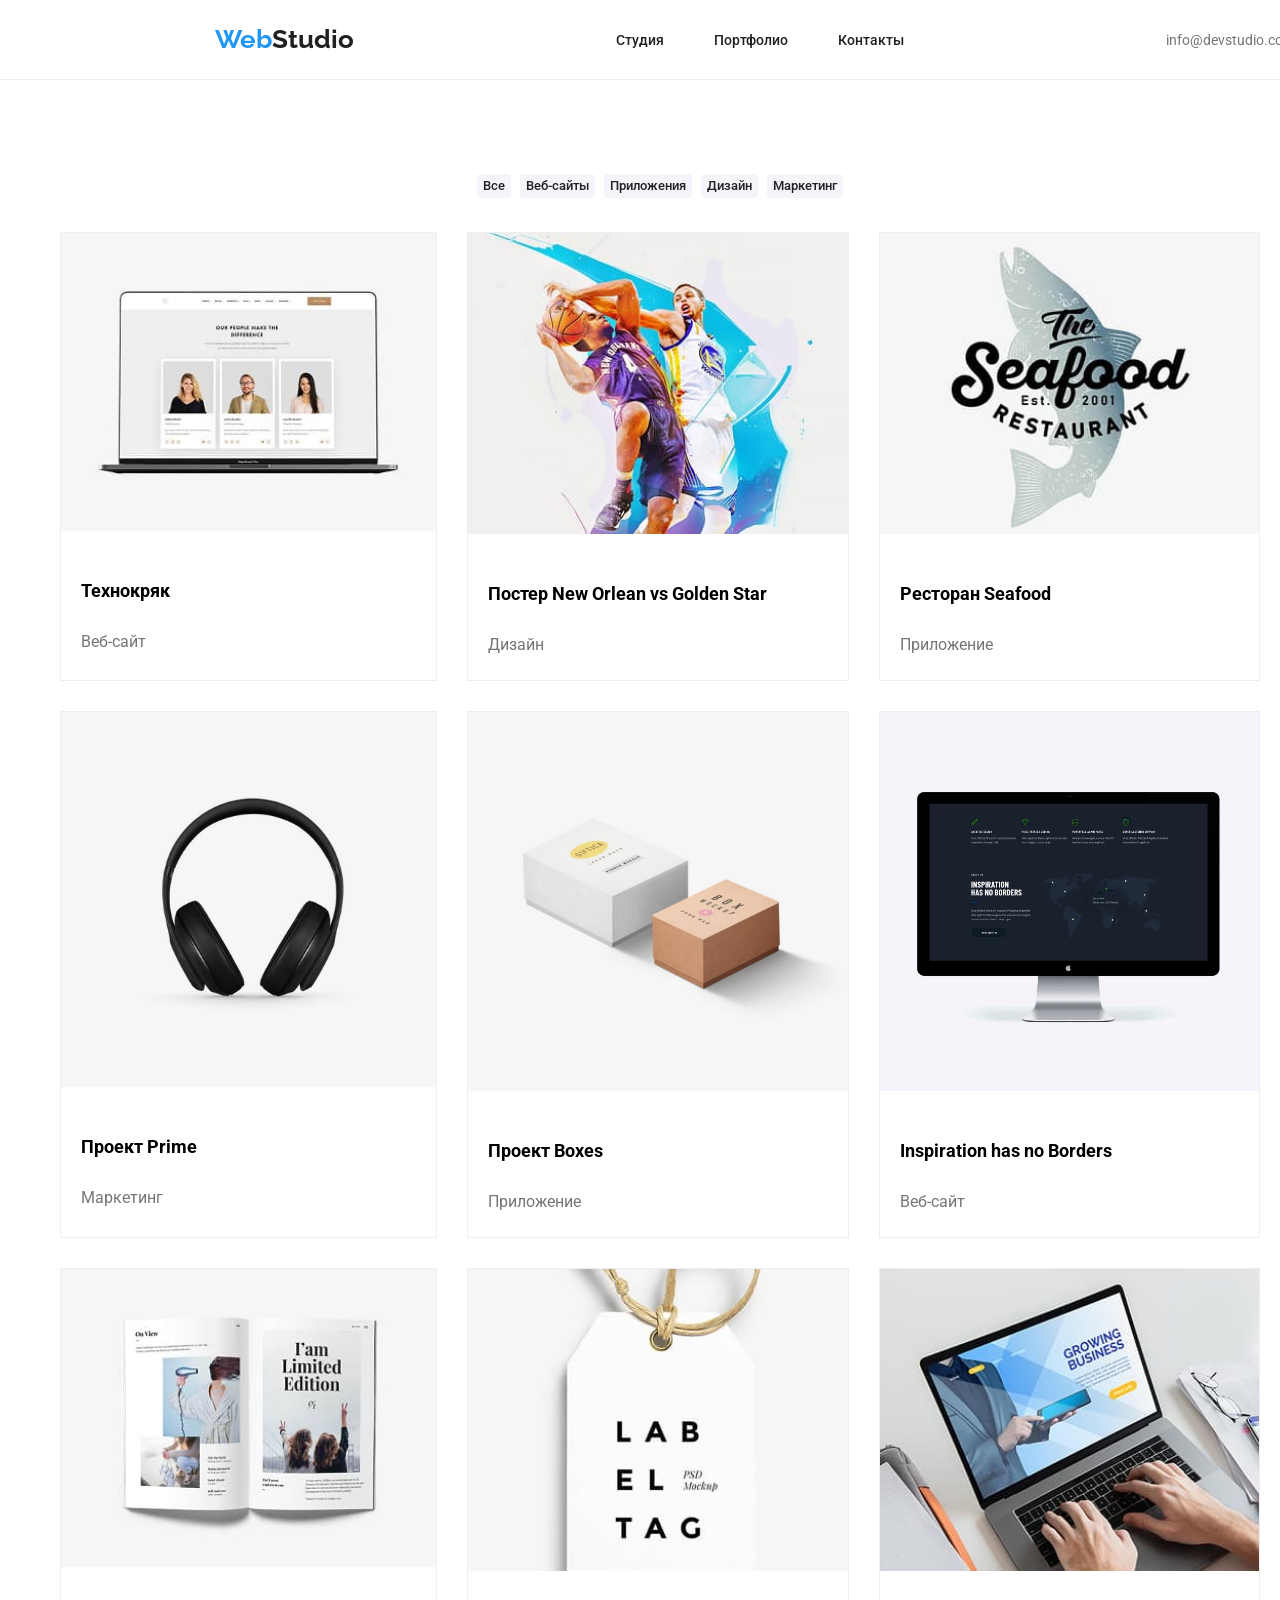
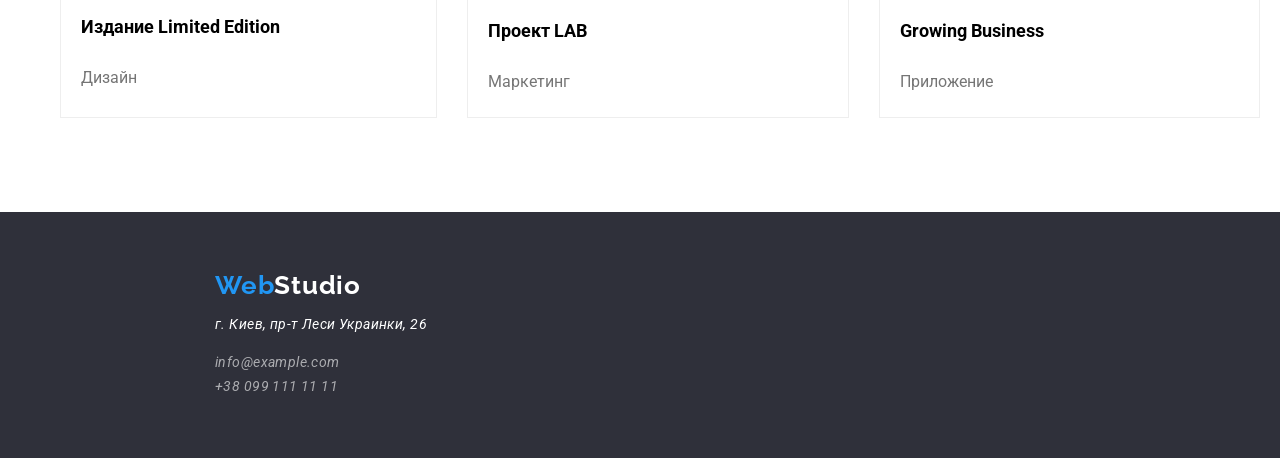
==== commit f087d60b: "5" ====
--- a/portfolio.html
+++ b/portfolio.html
@@ -23,28 +23,28 @@
     <!--Верхняя линия-->
     <header class="header">
       <div class="container">
-      <a href="index.html" class="logo">
-        <span class="logo-web">Web</span>Studio
-      </a>
-      <nav>
-        <ul class="navigation">
-          <li><a href="index.html" class="nav-link">Студия</a></li>
-          <li><a href="portfolio.html" class="nav-link">Портфолио</a></li>
-          <li><a href="" class="nav-link">Контакты</a></li>
-        </ul>
-      </nav>
+        <a href="index.html" class="logo">
+          <span class="logo-web">Web</span>Studio
+        </a>
+        <nav>
+          <ul class="navigation">
+            <li><a href="index.html" class="nav-link">Студия</a></li>
+            <li><a href="portfolio.html" class="nav-link">Портфолио</a></li>
+            <li><a href="" class="nav-link">Контакты</a></li>
+          </ul>
+        </nav>
 
-      <div>
-        <a href="mailto:info@devstudio.com" class="contact"
-          >info@devstudio.com</a
-        >
-        <a href="tel:+380961111111" class="contact">+38 096 111 11 11</a>
-      </div>
+        <div>
+          <a href="mailto:info@devstudio.com" class="contact"
+            >info@devstudio.com</a
+          >
+          <a href="tel:+380961111111" class="contact">+38 096 111 11 11</a>
+        </div>
       </div>
     </header>
 
     <main>
-      <section class="section">
+      <section>
         <!--Кнопки-->
         <ul class="filters-list">
           <li><button type="button" class="button">Все</button></li>
@@ -55,107 +55,118 @@
         </ul>
       </section>
 
-      <section class="section">
+      <section>
         <!--Сетка с проектами, во вкладке "все"-->
         <ul class="portfolio-project-list">
           <!--Проект 1-->
           <li class="section-team-li2">
             <img
+              class="image"
               src="images/portfolio1.jpg"
               alt="ноут/фото, портфолио1"
-              height="200"
-              width="200"
             />
-            <h3 class="portfolio-title-h3">Технокряк</h3>
-            <p class="text-portfolio">Веб-сайт</p>
+            <div class="card">
+              <h3 class="portfolio-title-h3">Технокряк</h3>
+              <p class="text-portfolio">Веб-сайт</p>
+            </div>
           </li>
           <!--Проект 2-->
           <li class="section-team-li2">
             <img
+              class="image"
               src="images/portfolio2.jpg"
               alt="постер/баскет, портфоило2"
-              height="200"
-              width="200"
             />
-            <h3 class="portfolio-title-h3">Постер New Orlean vs Golden Star</h3>
-            <p class="text-portfolio">Дизайн</p>
+            <div class="card">
+              <h3 class="portfolio-title-h3">
+                Постер New Orlean vs Golden Star
+              </h3>
+              <p class="text-portfolio">Дизайн</p>
+            </div>
           </li>
           <!--Проект 3-->
           <li class="section-team-li2">
             <img
+              class="image"
               src="images/portfolio3.jpg"
               alt="лого/ресторан, портфолио3"
-              height="200"
-              width="200"
             />
-            <h3 class="portfolio-title-h3">Ресторан Seafood</h3>
-            <p class="text-portfolio">Приложение</p>
+            <div class="card">
+              <h3 class="portfolio-title-h3">Ресторан Seafood</h3>
+              <p class="text-portfolio">Приложение</p>
+            </div>
           </li>
           <!--Проект 4-->
           <li class="section-team-li2">
             <img
+              class="image"
               src="images/portfolio4.jpg"
               alt="наушники, портфоило4"
-              height="200"
-              width="200"
             />
-            <h3 class="portfolio-title-h3">Проект Prime</h3>
-            <p class="text-portfolio">Маркетинг</p>
+            <div class="card">
+              <h3 class="portfolio-title-h3">Проект Prime</h3>
+              <p class="text-portfolio">Маркетинг</p>
+            </div>
           </li>
           <!--Проект 5-->
           <li class="section-team-li2">
             <img
+              class="image"
               src="images/portfolio5.jpg"
               alt="коробки, портфолто5"
-              height="200"
-              width="200"
             />
-            <h3 class="portfolio-title-h3">Проект Boxes</h3>
-            <p class="text-portfolio">Приложение</p>
+            <div class="card">
+              <h3 class="portfolio-title-h3">Проект Boxes</h3>
+              <p class="text-portfolio">Приложение</p>
+            </div>
           </li>
           <!--Проект 6-->
           <li class="section-team-li2">
             <img
+              class="image"
               src="images/portfolio6.jpg"
               alt="монитор/сайт, портфолио6"
-              height="200"
-              width="200"
             />
-            <h3 class="portfolio-title-h3">Inspiration has no Borders</h3>
-            <p class="text-portfolio">Веб-сайт</p>
-          </li class="section-team-li">
+            <div class="card">
+              <h3 class="portfolio-title-h3">Inspiration has no Borders</h3>
+              <p class="text-portfolio">Веб-сайт</p>
+            </div>
+          </li>
           <!--Проект 7-->
           <li class="section-team-li2">
             <img
+              class="image"
               src="images/portfolio7.jpg"
               alt="журнал, портфолио7"
-              height="200"
-              width="200"
             />
-            <h3 class="portfolio-title-h3">Издание Limited Edition</h3>
-            <p class="text-portfolio">Дизайн</p>
-          </li class="section-team-li">
+            <div class="card">
+              <h3 class="portfolio-title-h3">Издание Limited Edition</h3>
+              <p class="text-portfolio">Дизайн</p>
+            </div>
+          </li>
           <!--Проект 8-->
           <li class="section-team-li2">
             <img
+              class="image"
               src="images/portfolio8.jpg"
               alt="лого LAB, портфолио 8"
-              height="200"
-              width="200"
             />
-            <h3 class="portfolio-title-h3">Проект LAB</h3>
-            <p class="text-portfolio">Маркетинг</p>
+            <div class="card">
+              <h3 class="portfolio-title-h3">Проект LAB</h3>
+              <p class="text-portfolio">Маркетинг</p>
+            </div>
           </li>
           <!--Проект 9-->
           <li class="section-team-li2">
             <img
+              class="image"
               src="images/portfolio9.jpg"
               alt="компьютер, портфоило 9"
-              height="200"
-              width="200"
             />
-            <h3 class="portfolio-title-h3">Growing Business</h3>
-            <p class="text-portfolio">Приложение</p>
+            <div class="card">
+              <h3 class="portfolio-title-h3">Growing Business</h3>
+              <p class="text-portfolio">Приложение</p>
+            </div>
           </li>
         </ul>
       </section>
@@ -163,16 +174,17 @@
 
     <!--Подвал-->
     <footer class="footer">
-      <div class="container">
-      <a href="index.html" class="footer-logo">
-        <span class="logo-web">Web</span>Studio
-      </a>
-      <address>
-        <p class="footer-text">г. Киев, пр-т Леси Украинки, 26</p>
-        <a href="mailto:info@example.com" class="footer-link">info@example.com</a
-        >
-        <a href="tel:+380991111111" class="footer-link">+38 099 111 11 11</a>
-      </address>
+      <div>
+        <a href="index.html" class="footer-logo">
+          <span class="logo-web">Web</span>Studio
+        </a>
+        <address>
+          <p class="footer-text">г. Киев, пр-т Леси Украинки, 26</p>
+          <a href="mailto:info@example.com" class="footer-link"
+            >info@example.com</a
+          >
+          <a href="tel:+380991111111" class="footer-link">+38 099 111 11 11</a>
+        </address>
       </div>
     </footer>
   </body>
--- a/css/style.css
+++ b/css/style.css
@@ -11,11 +11,18 @@
   --line-color: #ececec;
 }
 
+.image {
+  width: 100%;
+}
+
 .container {
   width: 1200px;
   margin: 0 auto;
   padding-bottom: 25px;
   padding-top: 24px;
+  align-items: center;
+  display: flex;
+  justify-content: space-between;
 }
 
 .section {
@@ -25,12 +32,12 @@
 }
 
 .header {
-  display: flex;
   align-items: center;
   justify-content: space-between;
   margin: 0 auto;
   background-color: var(--text);
   border-bottom: 1px solid var(--line-color);
+  padding-left: 215px;
 }
 
 .logo {
@@ -39,8 +46,6 @@
   font-size: 26px;
   text-decoration: none;
   color: var(--text-headings);
-  padding-top: 24px;
-  padding-bottom: 26px;
 }
 
 .logo-web {
@@ -55,9 +60,8 @@
   list-style: none;
   display: flex;
   gap: 50px;
-  padding-bottom: 32px;
-  padding-top: 32px;
-  margin-left: 20px;
+  margin: 0;
+  padding: 0;
 }
 
 .nav-link {
@@ -79,8 +83,6 @@
   color: var(--main-text);
   font-size: 14px;
   text-decoration: none;
-  display: flex;
-  gap: 50px;
 }
 
 .contact:hover {
@@ -112,6 +114,8 @@
   letter-spacing: 1.2px;
   vertical-align: middle;
   margin-bottom: 30px;
+  width: 200px;
+  height: 60px;
 }
 
 .banner button:hover {
@@ -136,6 +140,7 @@
 .section-whatwedo-h2 {
   font-size: 36px;
   font-weight: 700;
+  margin: 0 auto;
 }
 
 .text-p {
@@ -147,8 +152,6 @@
 .section-whatwedo-h2 {
   color: var(--text-headings);
   font-size: 36px;
-  padding-bottom: 50px;
-  padding-top: 94px;
   text-align: center;
 }
 
@@ -166,8 +169,6 @@
   list-style: none;
   display: flex;
   gap: 30px;
-  padding-top: 94px;
-  padding-bottom: 94px;
   margin: 0 auto;
   text-align: left;
 }
@@ -191,6 +192,7 @@
 .section-team-li {
   background-color: #ffffff;
   padding-bottom: 30px;
+  border-radius: 15px;
 }
 
 .section-team-h2 {
@@ -230,12 +232,24 @@
   justify-content: center;
   gap: 30px;
   margin: 0 auto;
+  padding: 0 auto;
+  max-width: 1200px;
+  padding-bottom: 94px;
 }
 
 .section-team-li2 {
   background-color: #ffffff;
-  padding-bottom: 20px;
   gap: 4px;
+  padding: 0;
+  border: 1px solid #eeeeee;
+}
+
+.card {
+  padding: 20px;
+}
+
+.text-portfolio {
+  margin: 0 auto;
 }
 
 .filters-list {
@@ -243,10 +257,10 @@
   display: flex;
   justify-content: center;
   gap: 9px;
+  text-align: center;
+  margin: 0 auto;
   padding-top: 94px;
-  padding-bottom: 34px;
-  text-align: center;
-  margin: 0 auto;
+  margin-bottom: 34px;
 }
 
 .text-portfolio {
@@ -262,7 +276,7 @@
   font-family: var(--main-font);
   font-weight: 500;
   line-height: 1.625;
-  size: 16px;
+  size: 20px;
   border: none;
   border-radius: 4px;
 }
@@ -284,17 +298,15 @@
   letter-spacing: 0.42px;
   background-color: var(--background-color);
   text-decoration: none;
-  gap: 9px;
-  margin: 0 auto;
   display: block;
   padding-left: 215px;
+  padding-bottom: 60px;
 }
 
 .footer-link {
   color: var(--footer-text);
   text-decoration: none;
   display: block;
-  margin-bottom: 9px;
 }
 
 .footer-link:hover {
@@ -307,7 +319,6 @@
 
 .footer-text {
   color: var(--text);
-  margin-bottom: 9px;
 }
 
 .footer-logo {
@@ -320,5 +331,4 @@
   text-decoration: none;
   display: block;
   padding-top: 60px;
-  margin-bottom: 20px;
-}
+}
--- a/css/style.css
+++ b/css/style.css
@@ -11,11 +11,18 @@
   --line-color: #ececec;
 }
 
+.image {
+  width: 100%;
+}
+
 .container {
   width: 1200px;
   margin: 0 auto;
   padding-bottom: 25px;
   padding-top: 24px;
+  align-items: center;
+  display: flex;
+  justify-content: space-between;
 }
 
 .section {
@@ -25,12 +32,12 @@
 }
 
 .header {
-  display: flex;
   align-items: center;
   justify-content: space-between;
   margin: 0 auto;
   background-color: var(--text);
   border-bottom: 1px solid var(--line-color);
+  padding-left: 215px;
 }
 
 .logo {
@@ -39,8 +46,6 @@
   font-size: 26px;
   text-decoration: none;
   color: var(--text-headings);
-  padding-top: 24px;
-  padding-bottom: 26px;
 }
 
 .logo-web {
@@ -55,9 +60,8 @@
   list-style: none;
   display: flex;
   gap: 50px;
-  padding-bottom: 32px;
-  padding-top: 32px;
-  margin-left: 20px;
+  margin: 0;
+  padding: 0;
 }
 
 .nav-link {
@@ -79,8 +83,6 @@
   color: var(--main-text);
   font-size: 14px;
   text-decoration: none;
-  display: flex;
-  gap: 50px;
 }
 
 .contact:hover {
@@ -112,6 +114,8 @@
   letter-spacing: 1.2px;
   vertical-align: middle;
   margin-bottom: 30px;
+  width: 200px;
+  height: 60px;
 }
 
 .banner button:hover {
@@ -136,6 +140,7 @@
 .section-whatwedo-h2 {
   font-size: 36px;
   font-weight: 700;
+  margin: 0 auto;
 }
 
 .text-p {
@@ -147,8 +152,6 @@
 .section-whatwedo-h2 {
   color: var(--text-headings);
   font-size: 36px;
-  padding-bottom: 50px;
-  padding-top: 94px;
   text-align: center;
 }
 
@@ -166,8 +169,6 @@
   list-style: none;
   display: flex;
   gap: 30px;
-  padding-top: 94px;
-  padding-bottom: 94px;
   margin: 0 auto;
   text-align: left;
 }
@@ -191,6 +192,7 @@
 .section-team-li {
   background-color: #ffffff;
   padding-bottom: 30px;
+  border-radius: 15px;
 }
 
 .section-team-h2 {
@@ -230,12 +232,24 @@
   justify-content: center;
   gap: 30px;
   margin: 0 auto;
+  padding: 0 auto;
+  max-width: 1200px;
+  padding-bottom: 94px;
 }
 
 .section-team-li2 {
   background-color: #ffffff;
-  padding-bottom: 20px;
   gap: 4px;
+  padding: 0;
+  border: 1px solid #eeeeee;
+}
+
+.card {
+  padding: 20px;
+}
+
+.text-portfolio {
+  margin: 0 auto;
 }
 
 .filters-list {
@@ -243,10 +257,10 @@
   display: flex;
   justify-content: center;
   gap: 9px;
+  text-align: center;
+  margin: 0 auto;
   padding-top: 94px;
-  padding-bottom: 34px;
-  text-align: center;
-  margin: 0 auto;
+  margin-bottom: 34px;
 }
 
 .text-portfolio {
@@ -262,7 +276,7 @@
   font-family: var(--main-font);
   font-weight: 500;
   line-height: 1.625;
-  size: 16px;
+  size: 20px;
   border: none;
   border-radius: 4px;
 }
@@ -284,17 +298,15 @@
   letter-spacing: 0.42px;
   background-color: var(--background-color);
   text-decoration: none;
-  gap: 9px;
-  margin: 0 auto;
   display: block;
   padding-left: 215px;
+  padding-bottom: 60px;
 }
 
 .footer-link {
   color: var(--footer-text);
   text-decoration: none;
   display: block;
-  margin-bottom: 9px;
 }
 
 .footer-link:hover {
@@ -307,7 +319,6 @@
 
 .footer-text {
   color: var(--text);
-  margin-bottom: 9px;
 }
 
 .footer-logo {
@@ -320,5 +331,4 @@
   text-decoration: none;
   display: block;
   padding-top: 60px;
-  margin-bottom: 20px;
-}
+}
